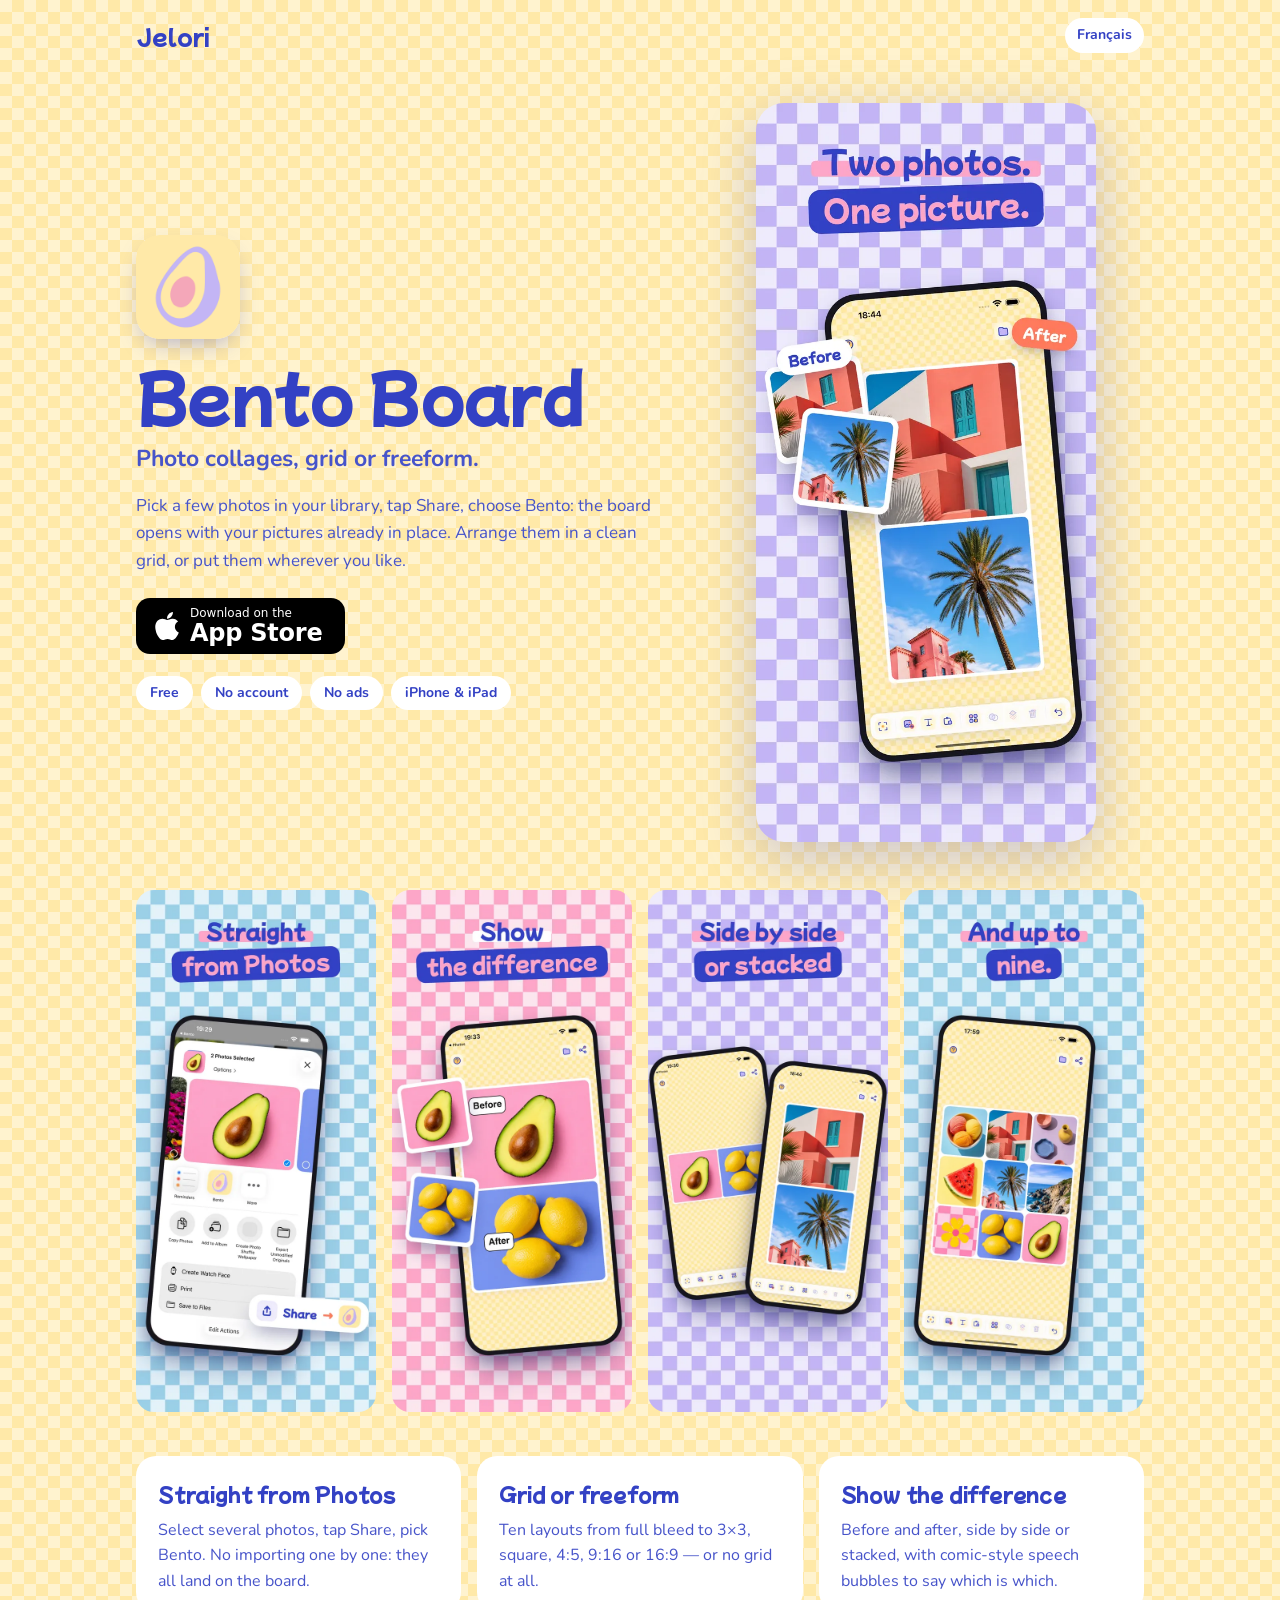
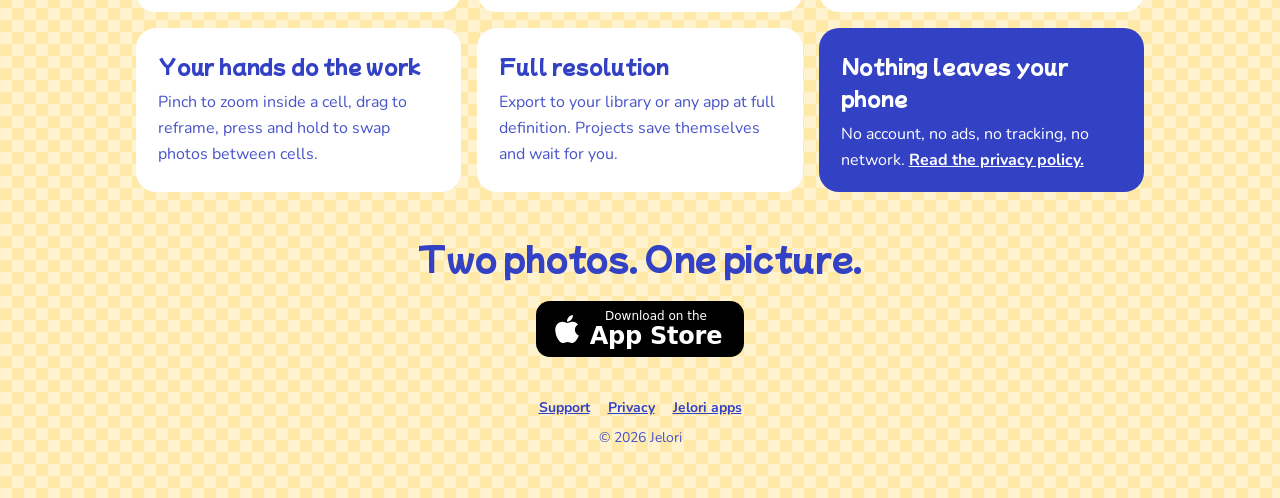
==== bento/index.html @ 4d52194d "jelori.app: Jelori home, Bento Board landing, EN/FR support and privacy The old privacy.html address" ====
<!doctype html>
<html lang="en">
<head>
<meta charset="utf-8">
<meta name="viewport" content="width=device-width, initial-scale=1">
<title>Bento Board — photo collage app for iPhone and iPad</title>
<meta name="description" content="Make photo collages on iPhone and iPad: a clean grid or freeform, before/after comparisons, speech bubbles. Share photos straight from the Photos app. No account, no ads, nothing leaves your phone.">
<link rel="canonical" href="https://jelori.app/bento/">
<link rel="alternate" hreflang="en" href="https://jelori.app/bento/">
<link rel="alternate" hreflang="fr" href="https://jelori.app/fr/bento/">
<link rel="alternate" hreflang="x-default" href="https://jelori.app/bento/">
<meta name="apple-itunes-app" content="app-id=6813168098">
<meta property="og:type" content="website">
<meta property="og:site_name" content="Jelori">
<meta property="og:title" content="Bento Board — photo collages, grid or freeform">
<meta property="og:description" content="Two photos, one picture. Make collages and before/after comparisons on iPhone and iPad.">
<meta property="og:url" content="https://jelori.app/bento/">
<meta property="og:image" content="https://jelori.app/assets/og-bento.jpg">
<meta property="og:locale" content="en_GB">
<meta property="og:locale:alternate" content="fr_FR">
<meta name="twitter:card" content="summary_large_image">
<link rel="icon" href="../favicon.png">
<link rel="apple-touch-icon" href="../apple-touch-icon.png">
<link rel="preconnect" href="https://fonts.googleapis.com">
<link rel="preconnect" href="https://fonts.gstatic.com" crossorigin>
<link rel="stylesheet" href="https://fonts.googleapis.com/css2?family=Mochiy+Pop+One&family=Nunito:wght@400;600;700;800&display=swap">
<link rel="stylesheet" href="../assets/site.css">
<script type="application/ld+json">
{
  "@context": "https://schema.org",
  "@type": "MobileApplication",
  "name": "Bento Board",
  "operatingSystem": "iOS, iPadOS",
  "applicationCategory": "PhotographyApplication",
  "description": "Photo collage app: grid or freeform layouts, before/after comparisons, speech bubbles. No account, no ads, no data collected.",
  "url": "https://jelori.app/bento/",
  "image": "https://jelori.app/assets/bento-icon.png",
  "installUrl": "https://apps.apple.com/app/id6813168098",
  "offers": { "@type": "Offer", "price": "0", "priceCurrency": "EUR" },
  "author": { "@type": "Organization", "name": "Jelori", "url": "https://jelori.app/" }
}
</script>
</head>
<body>
<header class="top">
  <a class="brand" href="../">Jelori</a>
  <a class="lang" href="../fr/bento/" hreflang="fr" lang="fr">Français</a>
</header>

<main>
  <section class="hero">
    <div>
      <img class="hero-icon" src="../assets/bento-icon.png" alt="Bento Board icon" width="104" height="104">
      <h1>Bento Board</h1>
      <p class="tagline">Photo collages, grid or freeform.</p>
      <p>Pick a few photos in your library, tap Share, choose Bento: the board opens with your pictures already in place. Arrange them in a clean grid, or put them wherever you like.</p>
      <a class="badge" href="https://apps.apple.com/app/id6813168098"><svg viewBox="0 0 384 512" aria-hidden="true"><path fill="currentColor" d="M318.7 268.7c-.2-36.7 16.4-64.4 50-84.8-18.8-26.9-47.2-41.7-84.7-44.6-35.5-2.8-74.3 20.7-88.5 20.7-15 0-49.4-19.7-76.4-19.7C63.3 141.2 4 184.8 4 273.5q0 39.3 14.4 81.2c12.8 36.7 59 126.7 107.2 125.2 25.2-.6 43-17.9 75.8-17.9 31.8 0 48.3 17.9 76.4 17.9 48.6-.7 90.4-82.5 102.6-119.3-65.2-30.7-61.7-90-61.7-91.9zm-56.6-164.2c27.3-32.4 24.8-61.9 24-72.5-24.1 1.4-52 16.4-67.9 34.9-17.5 19.8-27.8 44.3-25.6 71.9 26.1 2 49.9-11.4 69.5-34.3z"/></svg><span><small>Download on the</small>App Store</span></a>
      <ul class="facts">
        <li>Free</li><li>No account</li><li>No ads</li><li>iPhone &amp; iPad</li>
      </ul>
    </div>
    <img class="hero-shot" src="../assets/shots/01-two-photos.webp" alt="Two photos stacked into one picture in Bento Board" width="600" height="1304">
  </section>

  <section class="shots" aria-label="Screenshots">
    <img src="../assets/shots/02-straight-from-photos.webp" alt="Sharing two photos from the Photos app to Bento" width="600" height="1304" loading="lazy">
    <img src="../assets/shots/03-show-the-difference.webp" alt="Before and after comparison with speech bubbles" width="600" height="1304" loading="lazy">
    <img src="../assets/shots/04-side-by-side-or-stacked.webp" alt="Two photos side by side" width="600" height="1304" loading="lazy">
    <img src="../assets/shots/05-up-to-nine.webp" alt="A 3×3 mosaic of nine photos" width="600" height="1304" loading="lazy">
  </section>

  <section class="features">
    <div class="card">
      <h2>Straight from Photos</h2>
      <p>Select several photos, tap Share, pick Bento. No importing one by one: they all land on the board.</p>
    </div>
    <div class="card">
      <h2>Grid or freeform</h2>
      <p>Ten layouts from full bleed to 3×3, square, 4:5, 9:16 or 16:9 — or no grid at all.</p>
    </div>
    <div class="card">
      <h2>Show the difference</h2>
      <p>Before and after, side by side or stacked, with comic-style speech bubbles to say which is which.</p>
    </div>
    <div class="card">
      <h2>Your hands do the work</h2>
      <p>Pinch to zoom inside a cell, drag to reframe, press and hold to swap photos between cells.</p>
    </div>
    <div class="card">
      <h2>Full resolution</h2>
      <p>Export to your library or any app at full definition. Projects save themselves and wait for you.</p>
    </div>
    <div class="card alt">
      <h2>Nothing leaves your phone</h2>
      <p>No account, no ads, no tracking, no network. <a href="privacy/">Read the privacy policy.</a></p>
    </div>
  </section>

  <section class="cta">
    <h2>Two photos. One picture.</h2>
    <a class="badge" href="https://apps.apple.com/app/id6813168098"><svg viewBox="0 0 384 512" aria-hidden="true"><path fill="currentColor" d="M318.7 268.7c-.2-36.7 16.4-64.4 50-84.8-18.8-26.9-47.2-41.7-84.7-44.6-35.5-2.8-74.3 20.7-88.5 20.7-15 0-49.4-19.7-76.4-19.7C63.3 141.2 4 184.8 4 273.5q0 39.3 14.4 81.2c12.8 36.7 59 126.7 107.2 125.2 25.2-.6 43-17.9 75.8-17.9 31.8 0 48.3 17.9 76.4 17.9 48.6-.7 90.4-82.5 102.6-119.3-65.2-30.7-61.7-90-61.7-91.9zm-56.6-164.2c27.3-32.4 24.8-61.9 24-72.5-24.1 1.4-52 16.4-67.9 34.9-17.5 19.8-27.8 44.3-25.6 71.9 26.1 2 49.9-11.4 69.5-34.3z"/></svg><span><small>Download on the</small>App Store</span></a>
  </section>
</main>

<footer class="foot">
  <nav>
    <a href="support/">Support</a>
    <a href="privacy/">Privacy</a>
    <a href="../">Jelori apps</a>
  </nav>
  © 2026 Jelori
</footer>
</body>
</html>
---- assets/site.css ----
/* Jelori — une feuille pour tout le site. Les couleurs sont celles de
   src/theme/brand.ts ; le damier jaune est celui de Bento. */
:root {
  --electric: #3341c4;
  --coral: #ff7a5c;
  --amber: #ffc24e;
  --pale-yellow: #ffe9a8;
  --cream: #fff3cf;
  --lavender: #c3b5f5;
  --lavender-pale: #eeeafc;
  --pink: #f4a7b9;
  --paper: #ffffff;
  --ink: #3341c4;
  --muted: #4754ca;
}
* { box-sizing: border-box; }
html { -webkit-text-size-adjust: 100%; }
body {
  margin: 0;
  color: var(--ink);
  background-color: var(--cream);
  background-image:
    conic-gradient(var(--pale-yellow) 0 25%, var(--cream) 0 50%,
                   var(--pale-yellow) 0 75%, var(--cream) 0);
  background-size: 24px 24px;
  font-family: Nunito, system-ui, -apple-system, sans-serif;
  line-height: 1.6;
}
body.studio { background-image: none; background-color: var(--lavender-pale); }
h1, h2, .brand { font-family: "Mochiy Pop One", Nunito, system-ui, sans-serif; font-weight: 400; letter-spacing: -0.01em; }
a { color: var(--electric); font-weight: 700; }
img { max-width: 100%; height: auto; display: block; }

/* En-tête et pied communs */
.top {
  max-width: 1040px; margin: 0 auto; padding: 18px 16px;
  display: flex; align-items: center; justify-content: space-between; gap: 12px;
}
.brand { font-size: 22px; text-decoration: none; color: var(--ink); }
.lang { font-size: 14px; text-decoration: none; padding: 6px 12px; border-radius: 999px; background: var(--paper); }
footer.foot {
  max-width: 1040px; margin: 0 auto; padding: 32px 16px 48px;
  text-align: center; font-size: 14px; color: var(--muted);
}
footer.foot nav { display: flex; flex-wrap: wrap; justify-content: center; gap: 6px 18px; margin-bottom: 8px; }

/* Les pages de texte : assistance, confidentialité */
.sheet {
  max-width: 680px; margin: 16px auto 0; background: var(--paper);
  border-radius: 24px; padding: 36px 28px;
  box-shadow: 0 12px 32px -8px color-mix(in srgb, var(--electric) 26%, transparent);
}
.sheet h1 { font-size: clamp(26px, 5.4vw, 34px); line-height: 1.25; margin: 0 0 6px; }
.sheet h2 { font-family: Nunito, system-ui, sans-serif; font-weight: 800; font-size: 18px; margin: 30px 0 8px; }
.sheet p, .sheet li { color: var(--muted); }
.sheet ul { padding-left: 20px; }
.lede, .date { margin: 0 0 28px; color: var(--muted); }
.date { font-size: 14px; }
.callout {
  background: var(--lavender-pale); border-radius: 14px; padding: 18px 20px;
  margin: 24px 0; font-weight: 600; color: var(--ink);
}
.mail {
  display: inline-block; margin-top: 8px; padding: 12px 20px; border-radius: 999px;
  background: var(--coral); color: #fff; text-decoration: none; font-weight: 800;
}

/* La page d'une app */
.hero {
  max-width: 1040px; margin: 0 auto; padding: 32px 16px 16px;
  display: grid; grid-template-columns: 1.1fr 0.9fr; gap: 40px; align-items: center;
}
.hero-icon { width: 104px; height: 104px; border-radius: 24px; box-shadow: 0 10px 24px -8px color-mix(in srgb, var(--electric) 40%, transparent); }
.hero h1 { font-size: clamp(38px, 7vw, 64px); line-height: 1.1; margin: 20px 0 12px; }
.hero .tagline { font-size: clamp(19px, 2.6vw, 23px); font-weight: 700; margin: 0 0 14px; }
.hero p { color: var(--muted); font-size: 17px; margin: 0 0 24px; }
.badge {
  display: inline-flex; align-items: center; gap: 10px; height: 56px; padding: 0 22px 0 18px;
  border-radius: 14px; background: #000; color: #fff; text-decoration: none;
  font-family: -apple-system, system-ui, sans-serif; font-weight: 600; font-size: 24px; line-height: 1;
}
.badge svg { width: 26px; height: 32px; }
.badge span { display: flex; flex-direction: column; gap: 2px; letter-spacing: -0.01em; }
.badge small { font-size: 12px; font-weight: 500; letter-spacing: 0; }
.facts { display: flex; flex-wrap: wrap; gap: 8px; margin: 22px 0 0; padding: 0; list-style: none; }
.facts li { background: var(--paper); border-radius: 999px; padding: 6px 14px; font-size: 14px; font-weight: 700; }
.hero-shot { justify-self: center; max-width: 340px; filter: drop-shadow(0 18px 30px color-mix(in srgb, var(--electric) 25%, transparent)); border-radius: 28px; }

.shots {
  max-width: 1040px; margin: 24px auto 0; padding: 8px 16px 20px;
  display: grid; grid-auto-flow: column; grid-auto-columns: minmax(200px, 1fr);
  gap: 16px; overflow-x: auto; scroll-snap-type: x mandatory;
}
.shots img { border-radius: 18px; scroll-snap-align: start; }

.features {
  max-width: 1040px; margin: 24px auto 0; padding: 0 16px;
  display: grid; grid-template-columns: repeat(3, 1fr); gap: 16px;
}
.card { background: var(--paper); border-radius: 20px; padding: 22px 22px 18px; }
.card h2 { font-size: 20px; margin: 0 0 8px; }
.card p { margin: 0; color: var(--muted); }
.card.alt { background: var(--electric); color: #fff; }
.card.alt h2, .card.alt p, .card.alt a { color: #fff; }

.cta { text-align: center; padding: 40px 16px 8px; }
.cta h2 { font-size: clamp(24px, 4vw, 32px); margin: 0 0 18px; }

/* L'accueil Jelori */
.intro { max-width: 1040px; margin: 0 auto; padding: 48px 16px 24px; }
.intro h1 { font-size: clamp(40px, 8vw, 72px); margin: 0 0 10px; line-height: 1.1; }
.intro p { font-size: 19px; color: var(--muted); max-width: 560px; margin: 0; }
.apps { max-width: 1040px; margin: 0 auto; padding: 16px; display: grid; grid-template-columns: repeat(auto-fill, minmax(280px, 1fr)); gap: 18px; }
.app {
  display: flex; gap: 18px; align-items: center; background: var(--paper);
  border-radius: 24px; padding: 20px; text-decoration: none; color: var(--ink);
  box-shadow: 0 10px 28px -12px color-mix(in srgb, var(--electric) 35%, transparent);
  transition: transform .15s ease;
}
.app:hover { transform: translateY(-2px); }
.app img { width: 76px; height: 76px; border-radius: 18px; flex: none; }
.app strong { font-family: "Mochiy Pop One", Nunito, sans-serif; font-weight: 400; font-size: 20px; display: block; }
.app span { color: var(--muted); font-weight: 600; font-size: 15px; }
.app.soon { background: transparent; box-shadow: none; border: 2px dashed var(--lavender); color: var(--muted); justify-content: center; min-height: 116px; }

@media (max-width: 760px) {
  .hero { grid-template-columns: 1fr; gap: 24px; text-align: center; }
  .hero-icon { margin: 0 auto; }
  .facts { justify-content: center; }
  .hero-shot { max-width: 260px; }
  .features { grid-template-columns: 1fr; }
  .sheet { padding: 28px 20px; }
}
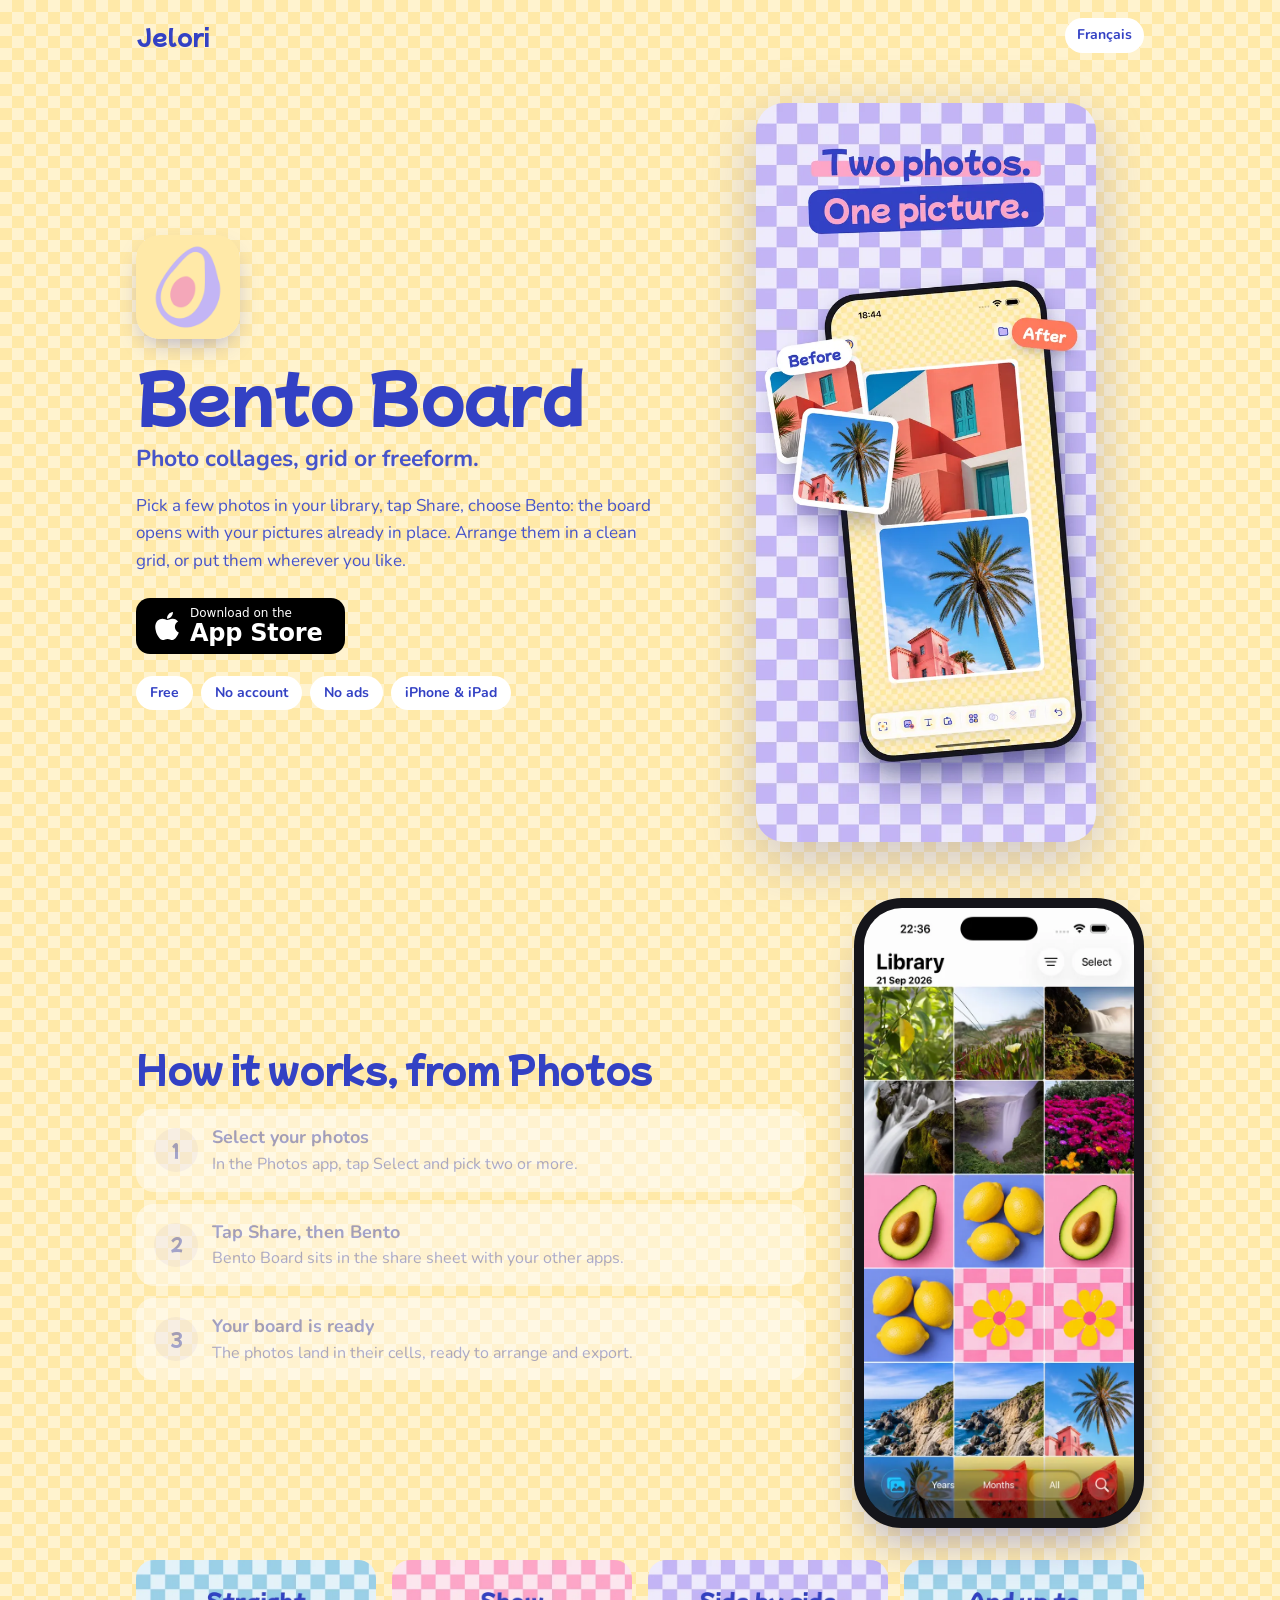
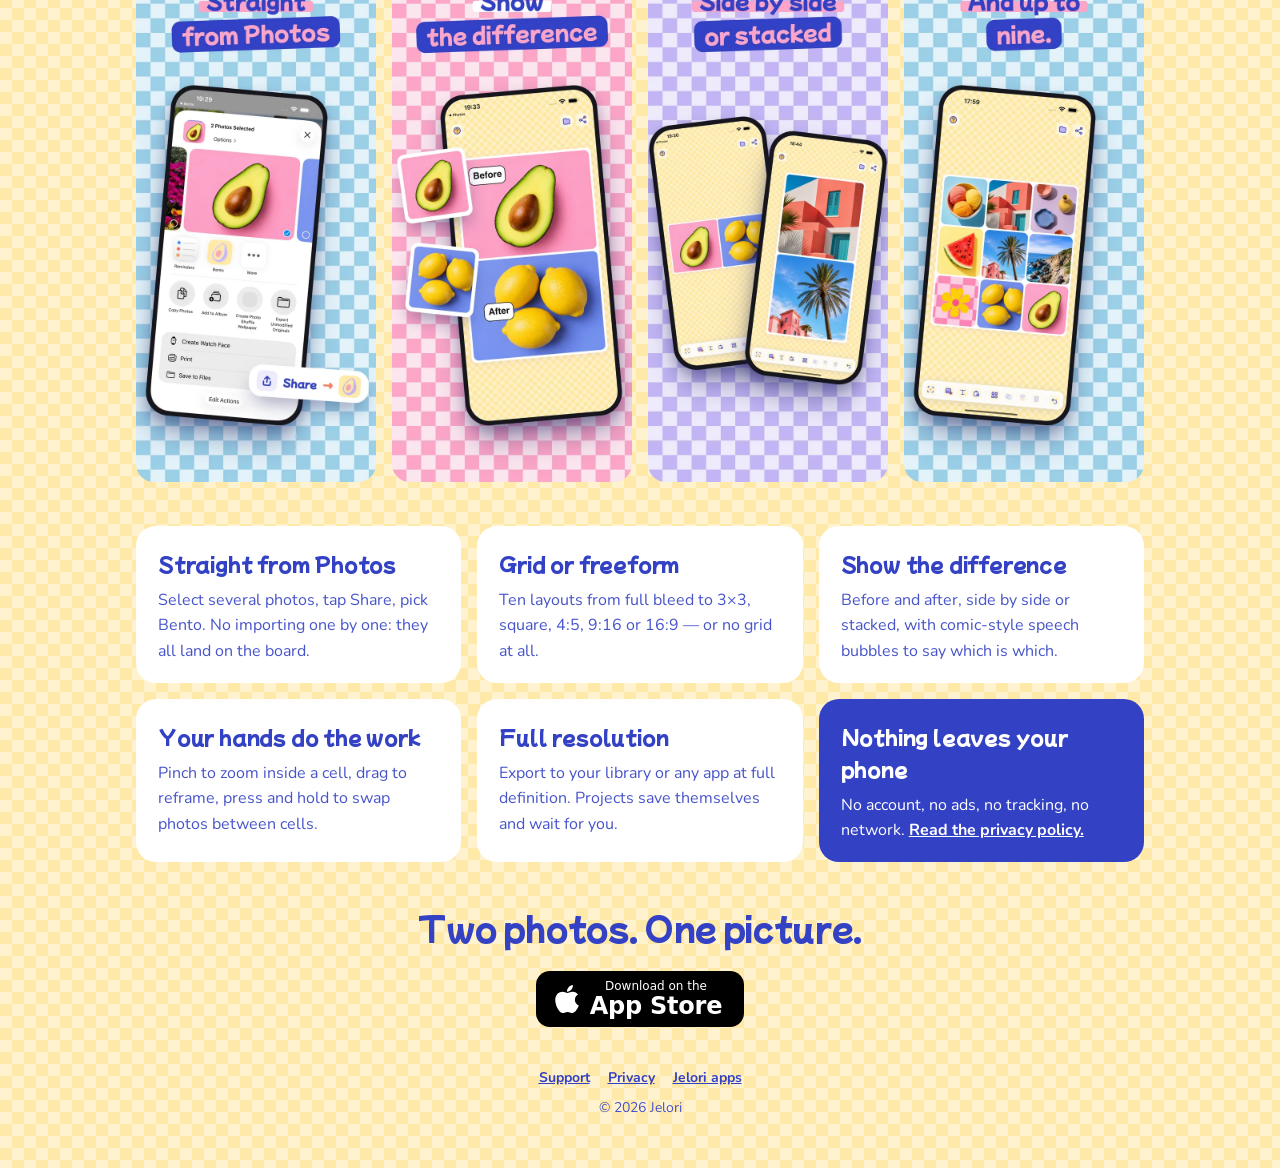
==== commit 3a7bedef: "Show how sharing from Photos works on the Bento landing Co-Authored-By: Claude Opus 5.5 <noreply@ant" ====
--- a/bento/index.html
+++ b/bento/index.html
@@ -62,6 +62,27 @@
     <img class="hero-shot" src="../assets/shots/01-two-photos.webp" alt="Two photos stacked into one picture in Bento Board" width="600" height="1304">
   </section>
 
+  <section class="flow">
+    <div>
+      <h2>How it works, from Photos</h2>
+      <ol>
+        <li><div><strong>Select your photos</strong><span>In the Photos app, tap Select and pick two or more.</span></div></li>
+        <li><div><strong>Tap Share, then Bento</strong><span>Bento Board sits in the share sheet with your other apps.</span></div></li>
+        <li><div><strong>Your board is ready</strong><span>The photos land in their cells, ready to arrange and export.</span></div></li>
+      </ol>
+    </div>
+    <div class="phone" role="img" aria-label="Animation: in Photos, two photos are selected, Share is tapped, then Bento; the board opens with both photos in place.">
+      <img class="screen" src="../assets/flow/library.webp" alt="">
+      <span class="check a"></span>
+      <span class="check b"></span>
+      <img class="screen share" src="../assets/flow/share.webp" alt="">
+      <img class="screen board" src="../assets/flow/board.webp" alt="">
+      <img class="cell a" src="../assets/flow/lemons.webp" alt="">
+      <img class="cell b" src="../assets/flow/avocado.webp" alt="">
+      <span class="finger"></span>
+    </div>
+  </section>
+
   <section class="shots" aria-label="Screenshots">
     <img src="../assets/shots/02-straight-from-photos.webp" alt="Sharing two photos from the Photos app to Bento" width="600" height="1304" loading="lazy">
     <img src="../assets/shots/03-show-the-difference.webp" alt="Before and after comparison with speech bubbles" width="600" height="1304" loading="lazy">
--- a/assets/site.css
+++ b/assets/site.css
@@ -106,6 +106,84 @@
 .cta { text-align: center; padding: 40px 16px 8px; }
 .cta h2 { font-size: clamp(24px, 4vw, 32px); margin: 0 0 18px; }
 
+/* L'animation « depuis Photos » : un cycle de 11 s, toutes les pistes
+   synchronisées sur la même durée. Écrans = vraies captures ; la sélection, le
+   doigt et les photos qui tombent dans la planche sont posés par-dessus. */
+.flow {
+  max-width: 1040px; margin: 40px auto 0; padding: 0 16px;
+  display: grid; grid-template-columns: 1fr auto; gap: 48px; align-items: center;
+}
+.flow h2 { font-size: clamp(26px, 4vw, 36px); line-height: 1.2; margin: 0 0 20px; }
+.flow ol { list-style: none; margin: 0; padding: 0; display: grid; gap: 12px; counter-reset: step; }
+.flow li {
+  counter-increment: step; display: grid; grid-template-columns: 44px 1fr; gap: 14px; align-items: center;
+  background: var(--paper); border-radius: 18px; padding: 14px 18px; opacity: .45;
+  animation: 11s infinite both;
+}
+.flow li::before {
+  content: counter(step); display: grid; place-items: center; width: 44px; height: 44px; border-radius: 50%;
+  background: var(--lavender-pale); font-family: "Mochiy Pop One", sans-serif; font-size: 18px;
+}
+.flow li strong { display: block; font-size: 18px; }
+.flow li span { color: var(--muted); }
+.flow li:nth-child(1) { animation-name: step1; }
+.flow li:nth-child(2) { animation-name: step2; }
+.flow li:nth-child(3) { animation-name: step3; }
+@keyframes step1 { 0%, 29% { opacity: 1; transform: none; } 32%, 100% { opacity: .45; } }
+@keyframes step2 { 0%, 29% { opacity: .45; } 32%, 49% { opacity: 1; } 52%, 100% { opacity: .45; } }
+@keyframes step3 { 0%, 49% { opacity: .45; } 52%, 93% { opacity: 1; } 98%, 100% { opacity: .45; } }
+
+.phone {
+  position: relative; width: 290px; aspect-ratio: 1320 / 2868; overflow: hidden;
+  border: 10px solid #15151a; border-radius: 48px; background: #000;
+  box-shadow: 0 24px 48px -16px color-mix(in srgb, var(--electric) 45%, transparent);
+}
+.phone > * { position: absolute; animation: 11s infinite both; }
+.phone .screen { inset: 0; width: 100%; height: 100%; }
+.phone .share { animation-name: share; }
+.phone .board { animation-name: board; }
+.phone .cell { left: 14.47%; width: 71.06%; height: 33.12%; border-radius: 4px; object-fit: cover; }
+.phone .cell.a { top: 16.49%; animation-name: drop-a; }
+.phone .cell.b { top: 50.38%; animation-name: drop-b; }
+.phone .check {
+  width: 7%; aspect-ratio: 1; top: 54.6%; border-radius: 50%;
+  background: #0a84ff; border: 2px solid #fff; display: grid; place-items: center;
+}
+.phone .check::after { content: ""; width: 35%; height: 18%; border: solid #fff; border-width: 0 0 2px 2px; transform: translateY(-20%) rotate(-45deg); }
+.phone .check.a { left: 25%; animation-name: check-a; }
+.phone .check.b { left: 58.3%; animation-name: check-b; }
+.phone .finger {
+  width: 15%; aspect-ratio: 1; border-radius: 50%; translate: -50% -50%;
+  background: rgb(255 255 255 / .55); border: 2px solid rgb(255 255 255 / .9);
+  box-shadow: 0 2px 12px rgb(0 0 0 / .25); animation-name: finger;
+}
+@keyframes share { 0%, 31% { transform: translateY(100%); opacity: 1; } 35.5%, 93% { transform: none; opacity: 1; } 98% { transform: none; opacity: 0; } 99%, 100% { transform: translateY(100%); opacity: 0; } }
+@keyframes board { 0%, 51% { opacity: 0; } 54.5%, 93% { opacity: 1; } 98%, 100% { opacity: 0; } }
+@keyframes drop-a { 0%, 57% { opacity: 0; transform: scale(.6) translateY(-20%); } 60.5% { opacity: 1; transform: scale(1.03); } 62%, 93% { opacity: 1; transform: none; } 98%, 100% { opacity: 0; } }
+@keyframes drop-b { 0%, 62% { opacity: 0; transform: scale(.6) translateY(-20%); } 65.5% { opacity: 1; transform: scale(1.03); } 67%, 93% { opacity: 1; transform: none; } 98%, 100% { opacity: 0; } }
+@keyframes check-a { 0%, 12% { opacity: 0; transform: scale(.4); } 14%, 50% { opacity: 1; transform: none; } 51%, 100% { opacity: 0; } }
+@keyframes check-b { 0%, 23% { opacity: 0; transform: scale(.4); } 25%, 50% { opacity: 1; transform: none; } 51%, 100% { opacity: 0; } }
+@keyframes finger {
+  0%, 5% { left: 16.5%; top: 51%; opacity: 0; transform: none; }
+  8% { left: 16.5%; top: 51%; opacity: 1; transform: none; }
+  11% { left: 16.5%; top: 51%; transform: scale(.75); }
+  13% { left: 16.5%; top: 51%; transform: none; }
+  19% { left: 50%; top: 51%; transform: none; }
+  22% { left: 50%; top: 51%; transform: scale(.75); }
+  24% { left: 50%; top: 51%; opacity: 1; transform: none; }
+  28%, 38% { left: 50%; top: 51%; opacity: 0; }
+  39% { left: 38.3%; top: 49.6%; opacity: 0; }
+  42% { left: 38.3%; top: 49.6%; opacity: 1; transform: none; }
+  45.5% { left: 38.3%; top: 49.6%; transform: scale(.75); }
+  47% { left: 38.3%; top: 49.6%; opacity: 1; transform: none; }
+  50%, 100% { left: 38.3%; top: 49.6%; opacity: 0; }
+}
+@media (prefers-reduced-motion: reduce) {
+  .flow li, .phone > * { animation: none; }
+  .flow li { opacity: 1; }
+  .phone .finger, .phone .check { display: none; }
+}
+
 /* L'accueil Jelori */
 .intro { max-width: 1040px; margin: 0 auto; padding: 48px 16px 24px; }
 .intro h1 { font-size: clamp(40px, 8vw, 72px); margin: 0 0 10px; line-height: 1.1; }
@@ -129,5 +207,13 @@
   .facts { justify-content: center; }
   .hero-shot { max-width: 260px; }
   .features { grid-template-columns: 1fr; }
+  .flow { grid-template-columns: 1fr; gap: 24px; justify-items: center; }
+  .flow h2 { text-align: center; margin-bottom: 14px; }
+  /* Étapes et téléphone doivent tenir ensemble dans l'écran. */
+  .flow ol { gap: 8px; }
+  .flow li { padding: 8px 14px; grid-template-columns: 36px 1fr; }
+  .flow li::before { width: 36px; height: 36px; font-size: 16px; }
+  .flow li span { display: none; }
+  .phone { width: 220px; border-width: 8px; border-radius: 38px; }
   .sheet { padding: 28px 20px; }
 }
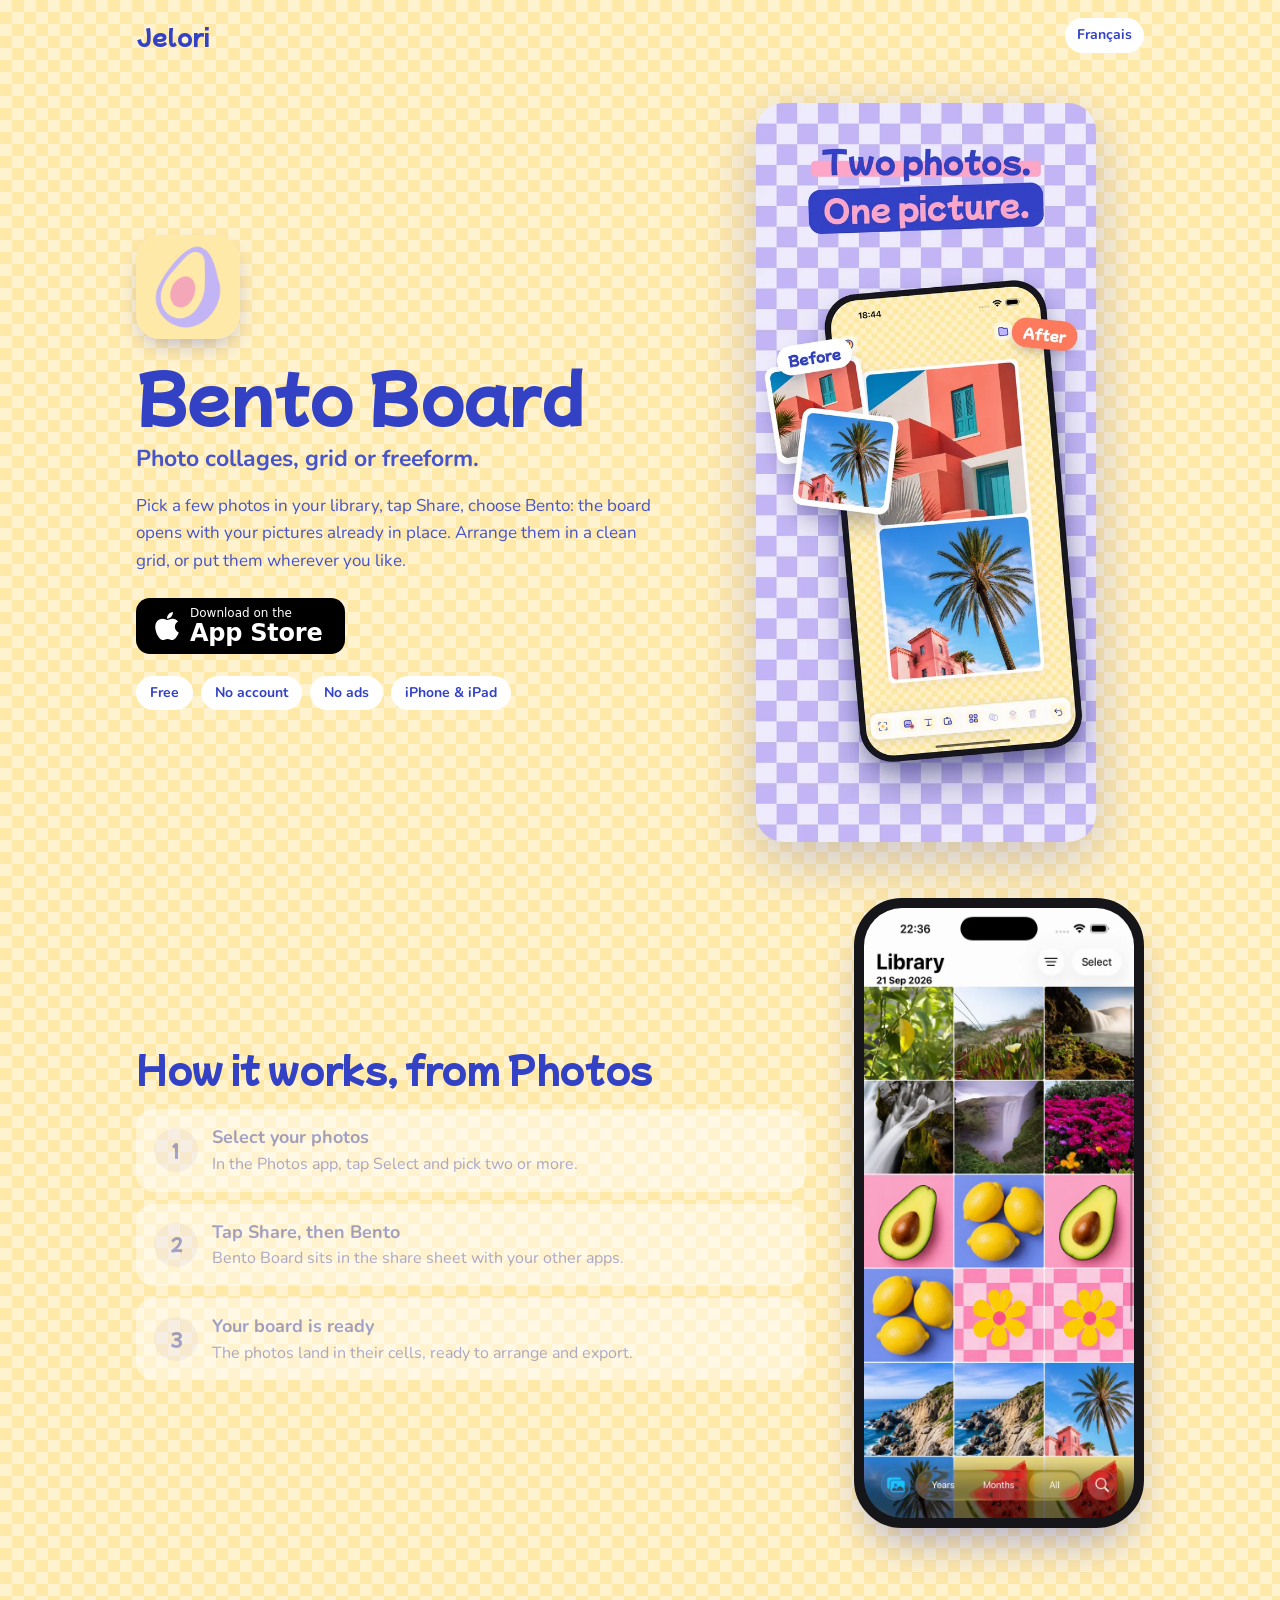
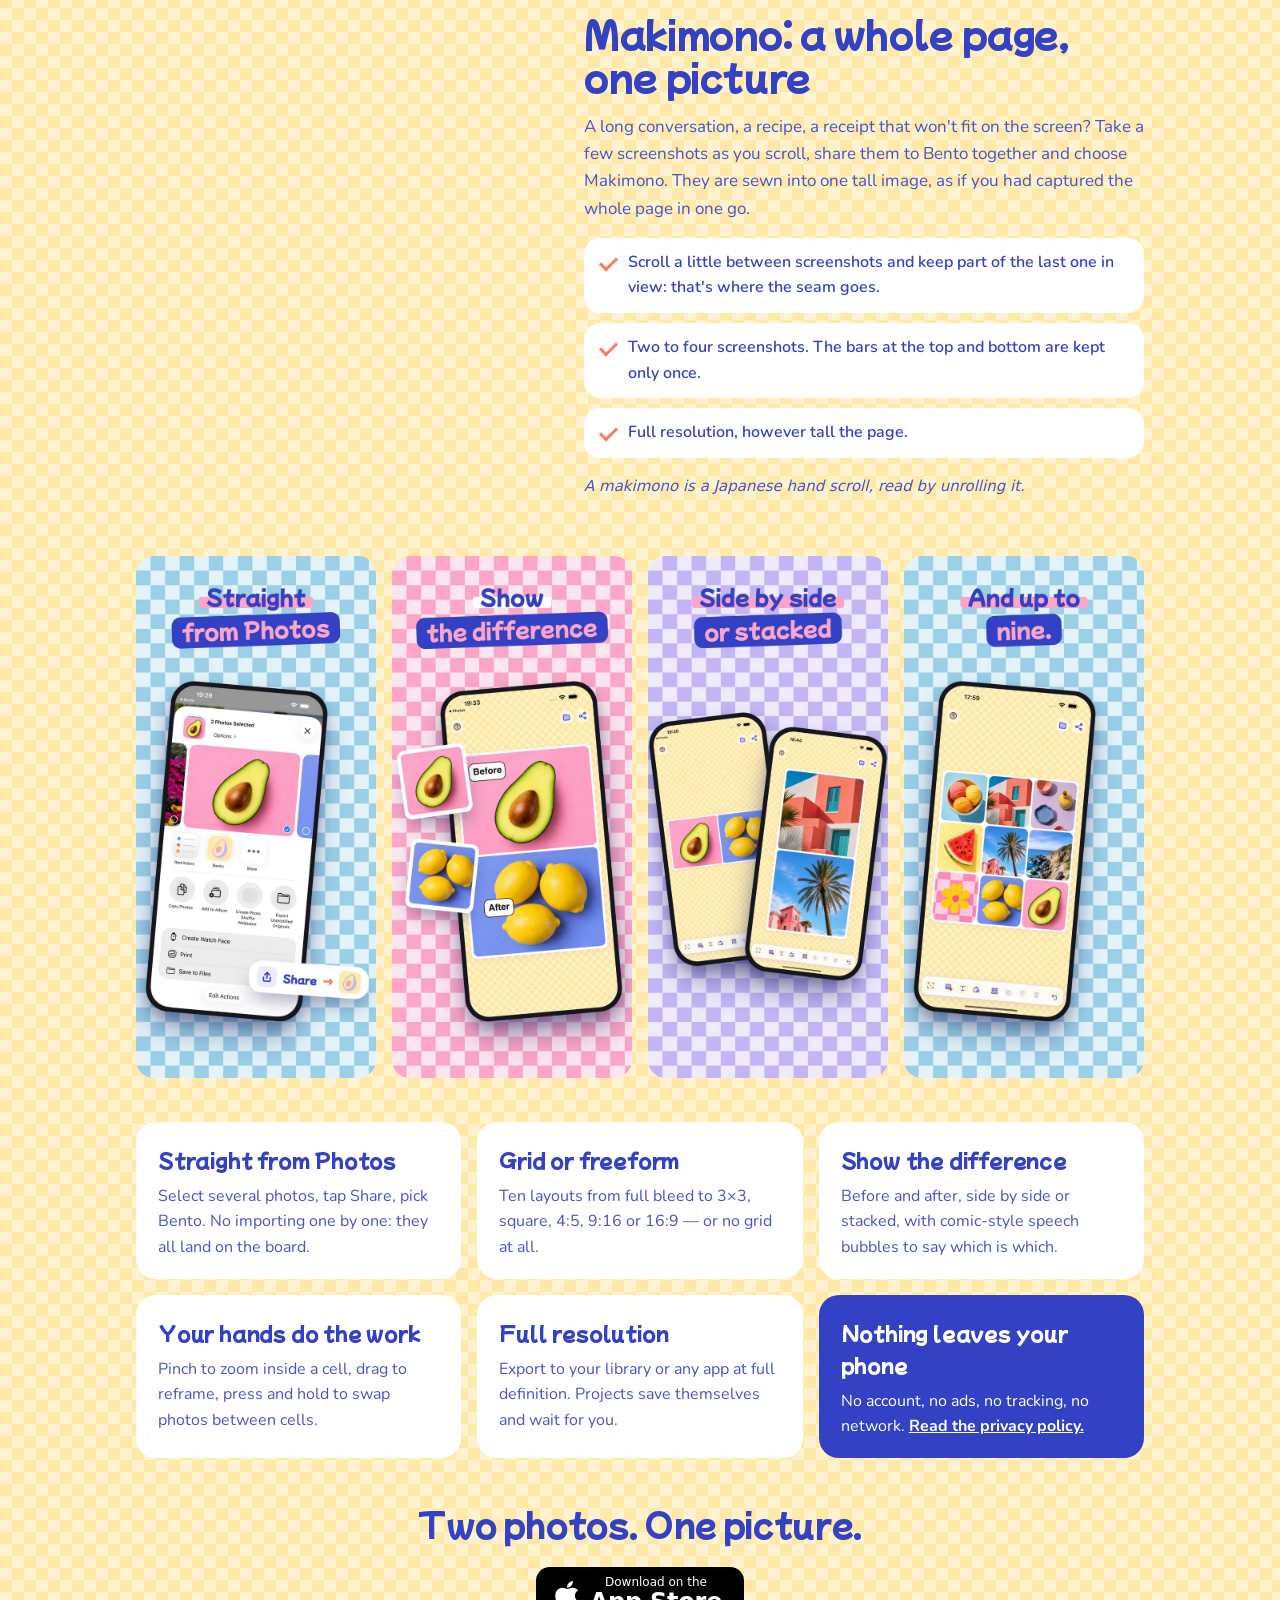
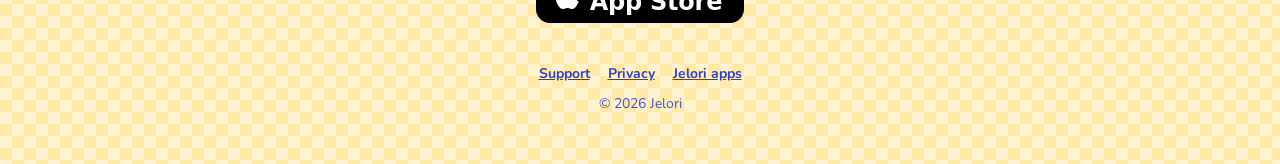
==== commit cce9d7e6: "Tell the Makimono story on the Bento landing A new section, in English and French, explains how a fe" ====
--- a/bento/index.html
+++ b/bento/index.html
@@ -4,7 +4,7 @@
 <meta charset="utf-8">
 <meta name="viewport" content="width=device-width, initial-scale=1">
 <title>Bento Board — photo collage app for iPhone and iPad</title>
-<meta name="description" content="Make photo collages on iPhone and iPad: a clean grid or freeform, before/after comparisons, speech bubbles. Share photos straight from the Photos app. No account, no ads, nothing leaves your phone.">
+<meta name="description" content="Make photo collages on iPhone and iPad: a clean grid or freeform, before/after comparisons, speech bubbles, screenshots sewn into one long image. Share photos straight from the Photos app. No account, no ads, nothing leaves your phone.">
 <link rel="canonical" href="https://jelori.app/bento/">
 <link rel="alternate" hreflang="en" href="https://jelori.app/bento/">
 <link rel="alternate" hreflang="fr" href="https://jelori.app/fr/bento/">
@@ -83,6 +83,26 @@
     </div>
   </section>
 
+  <section class="makimono">
+    <div>
+      <h2>Makimono: a whole page, one picture</h2>
+      <p>A long conversation, a recipe, a receipt that won't fit on the screen? Take a few screenshots as you scroll, share them to Bento together and choose Makimono. They are sewn into one tall image, as if you had captured the whole page in one go.</p>
+      <ul>
+        <li>Scroll a little between screenshots and keep part of the last one in view: that's where the seam goes.</li>
+        <li>Two to four screenshots. The bars at the top and bottom are kept only once.</li>
+        <li>Full resolution, however tall the page.</li>
+      </ul>
+      <p class="note">A makimono is a Japanese hand scroll, read by unrolling it.</p>
+    </div>
+    <div class="scroll" role="img" aria-label="Animation: three screenshots of the same page, taken while scrolling, slide together and are sewn into one tall image.">
+      <div class="shot a"><div class="page"><i class="t"></i><i class="ph"></i><i class="l"></i><i class="l"></i><i class="l s"></i><i class="h"></i><i class="li"></i><i class="li"></i><i class="li"></i><i class="li"></i><i class="ph b"></i><i class="l"></i><i class="l"></i><i class="l s"></i><i class="h"></i><i class="l"></i><i class="l"></i><i class="l"></i><i class="btn"></i></div></div>
+      <div class="shot b"><div class="page"><i class="t"></i><i class="ph"></i><i class="l"></i><i class="l"></i><i class="l s"></i><i class="h"></i><i class="li"></i><i class="li"></i><i class="li"></i><i class="li"></i><i class="ph b"></i><i class="l"></i><i class="l"></i><i class="l s"></i><i class="h"></i><i class="l"></i><i class="l"></i><i class="l"></i><i class="btn"></i></div></div>
+      <div class="shot c"><div class="page"><i class="t"></i><i class="ph"></i><i class="l"></i><i class="l"></i><i class="l s"></i><i class="h"></i><i class="li"></i><i class="li"></i><i class="li"></i><i class="li"></i><i class="ph b"></i><i class="l"></i><i class="l"></i><i class="l s"></i><i class="h"></i><i class="l"></i><i class="l"></i><i class="l"></i><i class="btn"></i></div></div>
+      <span class="seam a"></span>
+      <span class="seam b"></span>
+    </div>
+  </section>
+
   <section class="shots" aria-label="Screenshots">
     <img src="../assets/shots/02-straight-from-photos.webp" alt="Sharing two photos from the Photos app to Bento" width="600" height="1304" loading="lazy">
     <img src="../assets/shots/03-show-the-difference.webp" alt="Before and after comparison with speech bubbles" width="600" height="1304" loading="lazy">
--- a/assets/site.css
+++ b/assets/site.css
@@ -217,3 +217,98 @@
   .phone { width: 220px; border-width: 8px; border-radius: 38px; }
   .sheet { padding: 28px 20px; }
 }
+
+/* Le makimono : trois captures d'une même page, prises en la faisant défiler,
+   glissent l'une sur l'autre et n'en font plus qu'une. Un cycle de 9 s. Chaque
+   capture montre la même page décalée de 150 px ; empilées tous les 150 px,
+   leurs recouvrements tombent pile, et seules les barres en trop s'effacent. */
+.makimono {
+  max-width: 1040px; margin: 56px auto 0; padding: 0 16px;
+  display: grid; grid-template-columns: auto 1fr; gap: 56px; align-items: center;
+}
+.makimono h2 { font-size: clamp(26px, 4vw, 36px); line-height: 1.2; margin: 0 0 16px; }
+.makimono p { color: var(--muted); font-size: 17px; margin: 0 0 16px; }
+.makimono ul { list-style: none; margin: 0 0 16px; padding: 0; display: grid; gap: 10px; }
+.makimono li { background: var(--paper); border-radius: 16px; padding: 12px 16px 12px 44px; position: relative; font-weight: 600; }
+.makimono li::before {
+  content: ""; position: absolute; left: 16px; top: 19px; width: 14px; height: 7px;
+  border: solid var(--coral); border-width: 0 0 3px 3px; transform: rotate(-45deg);
+}
+.makimono .note { font-size: 15px; font-style: italic; margin: 0; }
+
+.scroll {
+  order: -1; position: relative; width: 392px; height: 540px;
+  filter: drop-shadow(0 14px 22px color-mix(in srgb, var(--electric) 30%, transparent));
+}
+.scroll > * { position: absolute; animation: 9s infinite both; }
+.scroll .shot { left: 136px; width: 120px; height: 240px; overflow: hidden; background: var(--paper); border-radius: 14px; }
+.scroll .shot.a { top: 0; animation-name: shot-a; }
+.scroll .shot.b { top: 150px; animation-name: shot-b; }
+.scroll .shot.c { top: 300px; animation-name: shot-c; }
+/* Les barres de l'écran : celle du haut avec l'heure, celle du bas avec ses onglets. */
+.shot::before, .shot::after { content: ""; position: absolute; left: 0; right: 0; z-index: 1; background-color: rgb(255 255 255 / .92); background-repeat: no-repeat; }
+.shot::before { top: 0; height: 15px; background-image: linear-gradient(var(--ink), var(--ink)); background-size: 16px 4px; background-position: 12px 6px; }
+.shot::after {
+  bottom: 0; height: 20px; border-top: 1px solid var(--lavender-pale);
+  background-image: radial-gradient(circle, var(--electric) 3px, transparent 3.5px), radial-gradient(circle, var(--lavender) 3px, transparent 3.5px), radial-gradient(circle, var(--lavender) 3px, transparent 3.5px);
+  background-size: 8px 8px; background-position: 26px 6px, 56px 6px, 86px 6px;
+}
+.shot.b::before, .shot.c::before { animation: 9s infinite both bar-off; }
+
+.shot .page { position: absolute; left: 0; right: 0; top: 0; height: 540px; padding: 24px 10px 0; display: flex; flex-direction: column; gap: 6px; }
+.shot.b .page { top: -150px; }
+.shot.c .page { top: -300px; }
+.page i { display: block; flex: none; height: 5px; border-radius: 3px; background: var(--lavender); }
+.page .t { height: 9px; width: 64%; background: var(--ink); margin-bottom: 4px; }
+.page .h { height: 7px; width: 46%; background: var(--coral); margin-top: 10px; }
+.page .s { width: 52%; }
+.page .ph {
+  height: 70px; border-radius: 8px; margin: 2px 0 6px;
+  background: radial-gradient(circle at 34% 58%, var(--amber) 0 15px, transparent 16px), radial-gradient(circle at 66% 44%, #f6d23c 0 12px, transparent 13px), var(--pale-yellow);
+}
+.page .ph.b {
+  margin-top: 10px;
+  background: radial-gradient(circle at 60% 55%, var(--coral) 0 17px, transparent 18px), linear-gradient(160deg, var(--pink), var(--lavender));
+}
+.page .li { height: 14px; background: radial-gradient(circle at 6px 7px, var(--amber) 0 5px, transparent 5.5px) no-repeat, linear-gradient(var(--lavender-pale), var(--lavender-pale)) 18px 4px / 70% 6px no-repeat; margin: 3px 0; }
+.page .btn { height: 16px; width: 60%; align-self: center; border-radius: 99px; background: var(--coral); margin-top: 14px; }
+
+/* La couture, en pointillé, au milieu de chaque recouvrement. */
+.scroll .seam { left: 130px; width: 132px; height: 0; border-top: 2px dashed var(--coral); z-index: 2; animation-name: seam; }
+.scroll .seam.a { top: 195px; }
+.scroll .seam.b { top: 345px; }
+
+@keyframes shot-a {
+  0%, 3% { opacity: 0; transform: translate(-136px, 150px) scale(.9); }
+  7%, 34% { opacity: 1; transform: translate(-136px, 150px); border-radius: 14px; }
+  50%, 90% { opacity: 1; transform: none; border-radius: 14px 14px 0 0; }
+  96%, 100% { opacity: 0; transform: none; border-radius: 14px 14px 0 0; }
+}
+@keyframes shot-b {
+  0%, 11% { opacity: 0; transform: scale(.9); }
+  15%, 34% { opacity: 1; transform: none; border-radius: 14px; }
+  50%, 90% { opacity: 1; transform: none; border-radius: 0; }
+  96%, 100% { opacity: 0; transform: none; border-radius: 0; }
+}
+@keyframes shot-c {
+  0%, 19% { opacity: 0; transform: translate(136px, -150px) scale(.9); }
+  23%, 34% { opacity: 1; transform: translate(136px, -150px); border-radius: 14px; }
+  50%, 90% { opacity: 1; transform: none; border-radius: 0 0 14px 14px; }
+  96%, 100% { opacity: 0; transform: none; border-radius: 0 0 14px 14px; }
+}
+@keyframes bar-off { 0%, 42% { opacity: 1; } 48%, 100% { opacity: 0; } }
+@keyframes seam { 0%, 49% { opacity: 0; transform: scaleX(0); } 54% { opacity: 1; transform: none; } 70% { opacity: 1; } 78%, 100% { opacity: 0; } }
+
+@media (prefers-reduced-motion: reduce) {
+  .scroll > *, .shot::before { animation: none; }
+  .scroll .shot.a { border-radius: 14px 14px 0 0; }
+  .scroll .shot.b { border-radius: 0; }
+  .scroll .shot.c { border-radius: 0 0 14px 14px; }
+  .shot.b::before, .shot.c::before { opacity: 0; }
+  .scroll .seam { display: none; }
+}
+@media (max-width: 760px) {
+  .makimono { grid-template-columns: 1fr; gap: 24px; justify-items: center; }
+  .makimono h2 { text-align: center; }
+  .scroll { order: 0; zoom: .8; }
+}
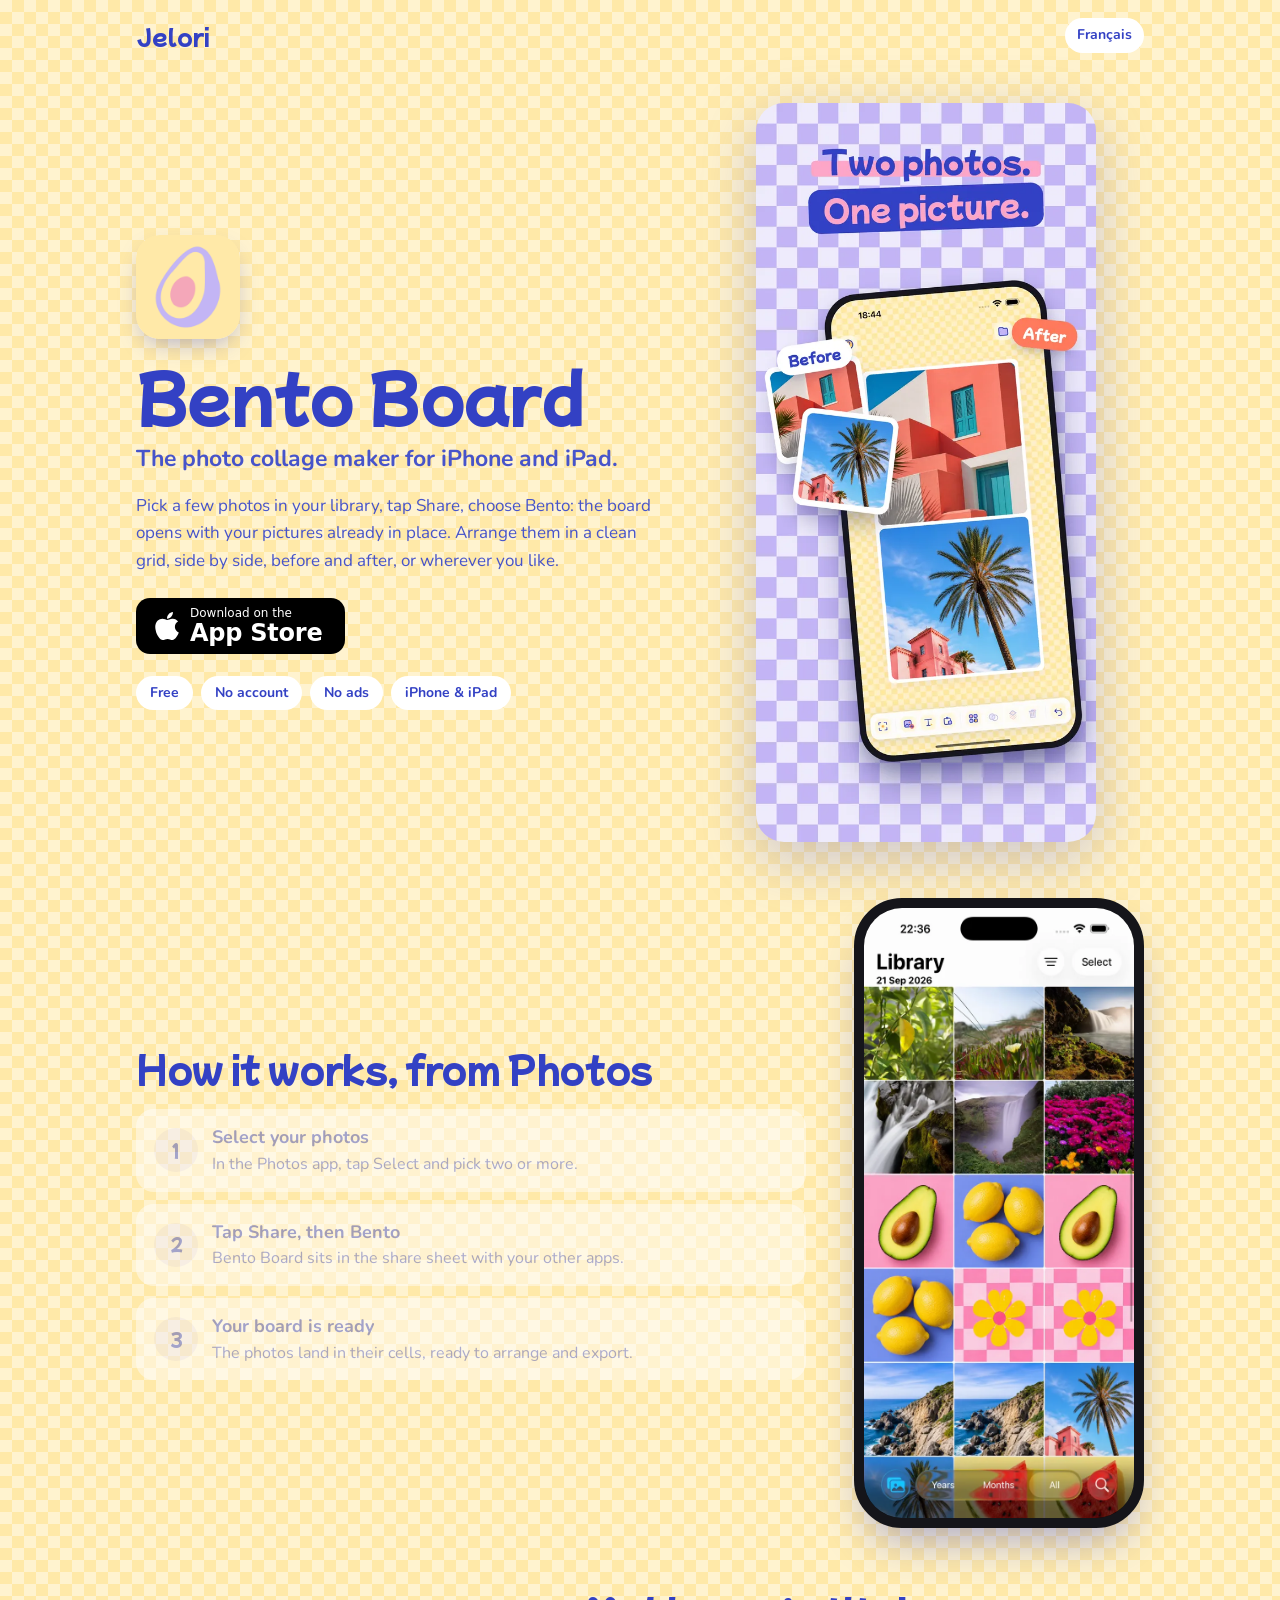
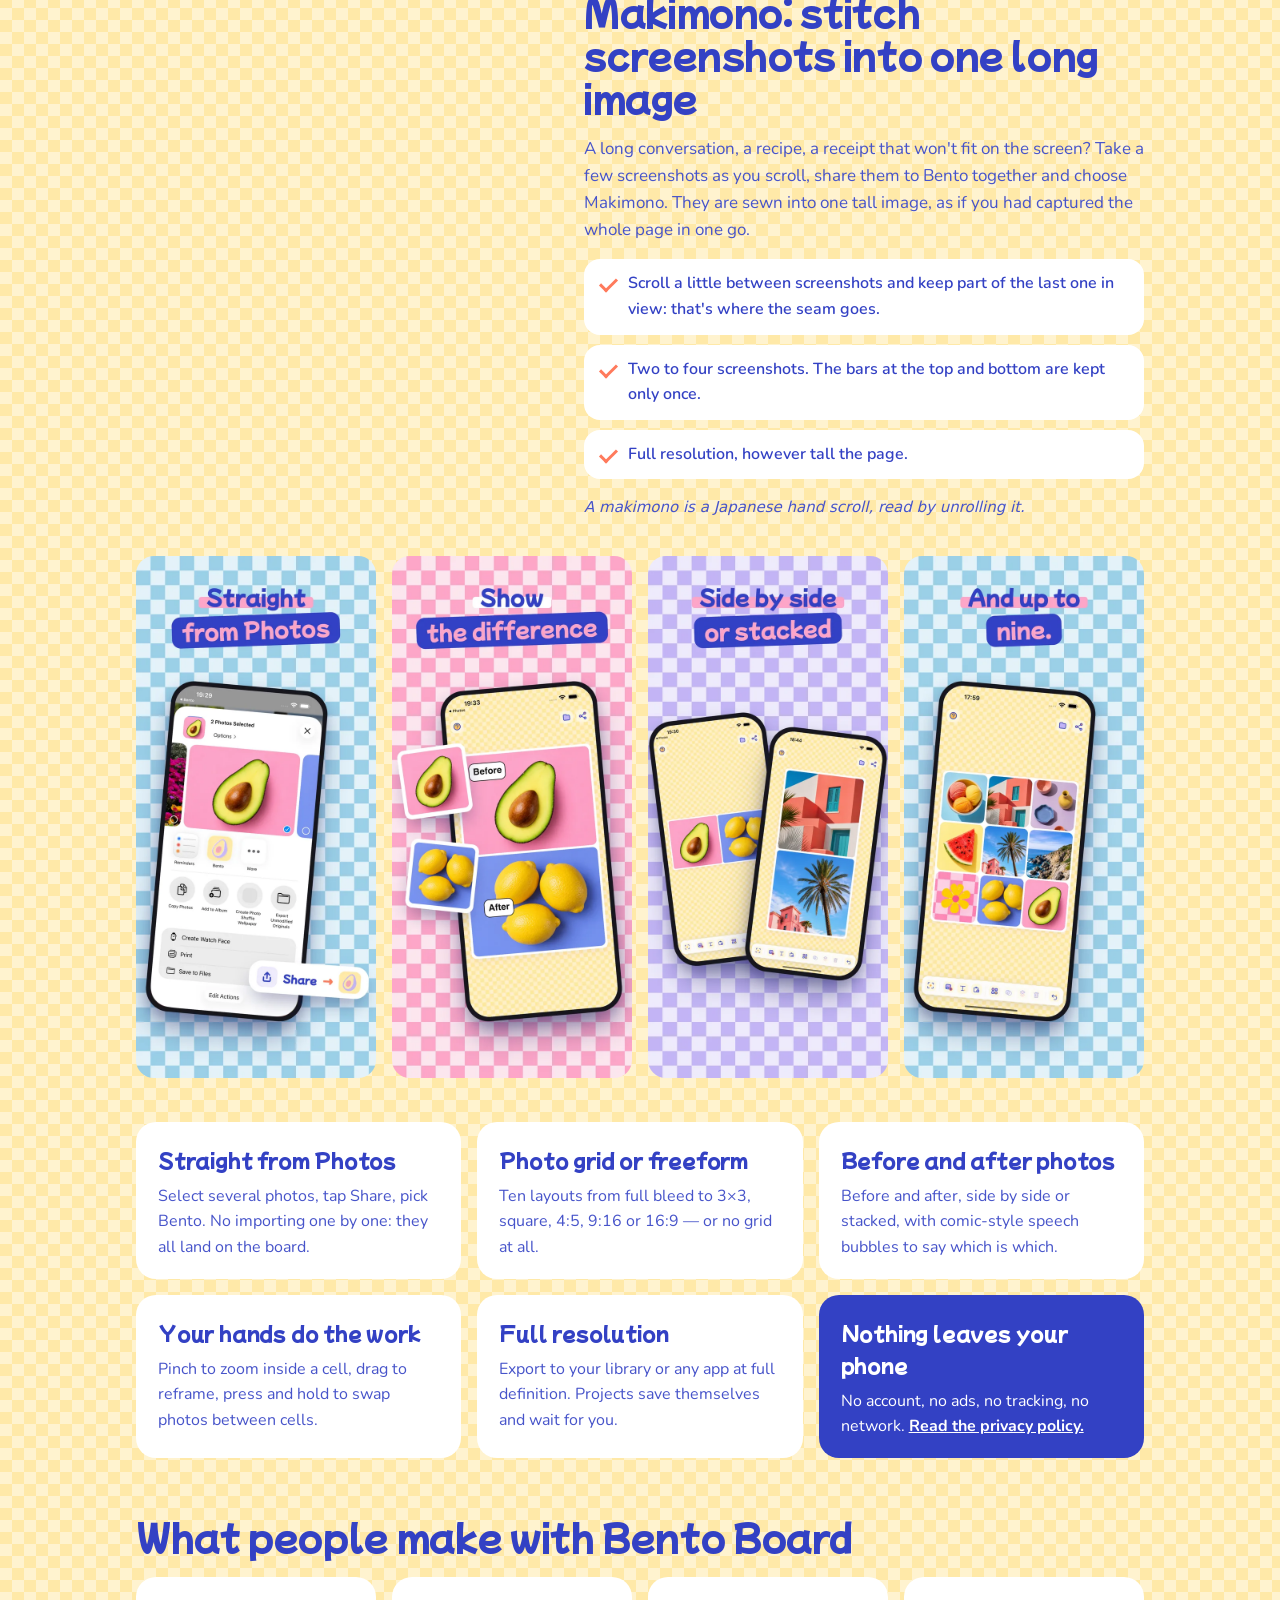
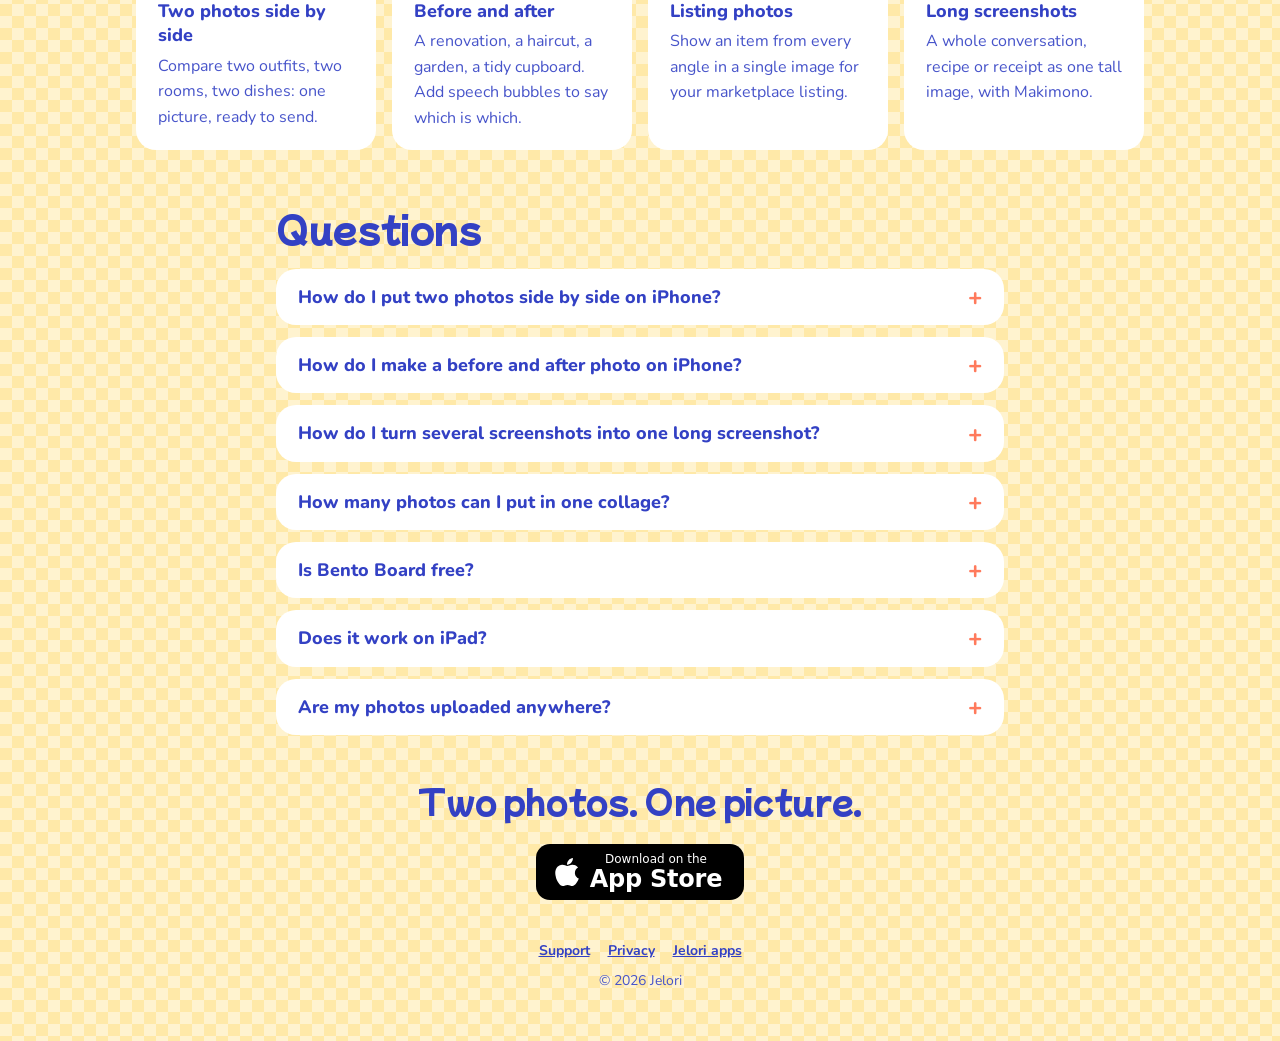
==== commit f7c2318e: "Target search keywords on the Bento landing Keyword-focused titles, descriptions and headings in Eng" ====
--- a/bento/index.html
+++ b/bento/index.html
@@ -3,8 +3,8 @@
 <head>
 <meta charset="utf-8">
 <meta name="viewport" content="width=device-width, initial-scale=1">
-<title>Bento Board — photo collage app for iPhone and iPad</title>
-<meta name="description" content="Make photo collages on iPhone and iPad: a clean grid or freeform, before/after comparisons, speech bubbles, screenshots sewn into one long image. Share photos straight from the Photos app. No account, no ads, nothing leaves your phone.">
+<title>Bento Board — Photo Collage &amp; Before/After Maker for iPhone</title>
+<meta name="description" content="Free photo collage app for iPhone and iPad: put photos side by side, make before and after pictures, stitch screenshots into one long image. No account, no ads.">
 <link rel="canonical" href="https://jelori.app/bento/">
 <link rel="alternate" hreflang="en" href="https://jelori.app/bento/">
 <link rel="alternate" hreflang="fr" href="https://jelori.app/fr/bento/">
@@ -16,6 +16,9 @@
 <meta property="og:description" content="Two photos, one picture. Make collages and before/after comparisons on iPhone and iPad.">
 <meta property="og:url" content="https://jelori.app/bento/">
 <meta property="og:image" content="https://jelori.app/assets/og-bento.jpg">
+<meta property="og:image:width" content="1200">
+<meta property="og:image:height" content="630">
+<meta property="og:image:alt" content="Bento Board, the photo collage app for iPhone and iPad">
 <meta property="og:locale" content="en_GB">
 <meta property="og:locale:alternate" content="fr_FR">
 <meta name="twitter:card" content="summary_large_image">
@@ -35,9 +38,77 @@
   "description": "Photo collage app: grid or freeform layouts, before/after comparisons, speech bubbles. No account, no ads, no data collected.",
   "url": "https://jelori.app/bento/",
   "image": "https://jelori.app/assets/bento-icon.png",
+  "screenshot": ["https://jelori.app/assets/shots/01-two-photos.webp", "https://jelori.app/assets/shots/02-straight-from-photos.webp", "https://jelori.app/assets/shots/03-show-the-difference.webp", "https://jelori.app/assets/shots/04-side-by-side-or-stacked.webp", "https://jelori.app/assets/shots/05-up-to-nine.webp"],
+  "featureList": ["Photo collages in a grid or freeform", "Two photos side by side or stacked", "Before and after comparisons with speech bubbles", "Up to nine photos (3×3)", "Stitch screenshots into one long image", "Full-resolution export"],
+  "sameAs": "https://apps.apple.com/app/id6813168098",
   "installUrl": "https://apps.apple.com/app/id6813168098",
   "offers": { "@type": "Offer", "price": "0", "priceCurrency": "EUR" },
   "author": { "@type": "Organization", "name": "Jelori", "url": "https://jelori.app/" }
+}
+</script>
+<script type="application/ld+json">
+{
+  "@context": "https://schema.org",
+  "@type": "FAQPage",
+  "inLanguage": "en",
+  "mainEntity": [
+    {
+      "@type": "Question",
+      "name": "How do I put two photos side by side on iPhone?",
+      "acceptedAnswer": {
+        "@type": "Answer",
+        "text": "In the Photos app, select the two photos, tap Share, then Bento. Pick the side-by-side layout and export the result to your library or any app."
+      }
+    },
+    {
+      "@type": "Question",
+      "name": "How do I make a before and after photo on iPhone?",
+      "acceptedAnswer": {
+        "@type": "Answer",
+        "text": "Share the before and after photos to Bento from the Photos app, choose side by side or stacked, and add speech bubbles to label them. Export at full resolution."
+      }
+    },
+    {
+      "@type": "Question",
+      "name": "How do I turn several screenshots into one long screenshot?",
+      "acceptedAnswer": {
+        "@type": "Answer",
+        "text": "Take two to four screenshots while scrolling, keeping part of the previous one on screen. Share them together to Bento and choose Makimono: they are stitched into one tall image."
+      }
+    },
+    {
+      "@type": "Question",
+      "name": "How many photos can I put in one collage?",
+      "acceptedAnswer": {
+        "@type": "Answer",
+        "text": "Grid layouts go up to nine photos (3×3), in square, 4:5, 9:16 or 16:9. Freeform lets you place photos wherever you like."
+      }
+    },
+    {
+      "@type": "Question",
+      "name": "Is Bento Board free?",
+      "acceptedAnswer": {
+        "@type": "Answer",
+        "text": "Yes. Bento Board is free on the App Store, with no account and no ads."
+      }
+    },
+    {
+      "@type": "Question",
+      "name": "Does it work on iPad?",
+      "acceptedAnswer": {
+        "@type": "Answer",
+        "text": "Yes, Bento Board works on iPhone and iPad."
+      }
+    },
+    {
+      "@type": "Question",
+      "name": "Are my photos uploaded anywhere?",
+      "acceptedAnswer": {
+        "@type": "Answer",
+        "text": "No. Bento Board has no network connection: your photos and projects stay on your device."
+      }
+    }
+  ]
 }
 </script>
 </head>
@@ -52,8 +123,8 @@
     <div>
       <img class="hero-icon" src="../assets/bento-icon.png" alt="Bento Board icon" width="104" height="104">
       <h1>Bento Board</h1>
-      <p class="tagline">Photo collages, grid or freeform.</p>
-      <p>Pick a few photos in your library, tap Share, choose Bento: the board opens with your pictures already in place. Arrange them in a clean grid, or put them wherever you like.</p>
+      <p class="tagline">The photo collage maker for iPhone and iPad.</p>
+      <p>Pick a few photos in your library, tap Share, choose Bento: the board opens with your pictures already in place. Arrange them in a clean grid, side by side, before and after, or wherever you like.</p>
       <a class="badge" href="https://apps.apple.com/app/id6813168098"><svg viewBox="0 0 384 512" aria-hidden="true"><path fill="currentColor" d="M318.7 268.7c-.2-36.7 16.4-64.4 50-84.8-18.8-26.9-47.2-41.7-84.7-44.6-35.5-2.8-74.3 20.7-88.5 20.7-15 0-49.4-19.7-76.4-19.7C63.3 141.2 4 184.8 4 273.5q0 39.3 14.4 81.2c12.8 36.7 59 126.7 107.2 125.2 25.2-.6 43-17.9 75.8-17.9 31.8 0 48.3 17.9 76.4 17.9 48.6-.7 90.4-82.5 102.6-119.3-65.2-30.7-61.7-90-61.7-91.9zm-56.6-164.2c27.3-32.4 24.8-61.9 24-72.5-24.1 1.4-52 16.4-67.9 34.9-17.5 19.8-27.8 44.3-25.6 71.9 26.1 2 49.9-11.4 69.5-34.3z"/></svg><span><small>Download on the</small>App Store</span></a>
       <ul class="facts">
         <li>Free</li><li>No account</li><li>No ads</li><li>iPhone &amp; iPad</li>
@@ -85,7 +156,7 @@
 
   <section class="makimono">
     <div>
-      <h2>Makimono: a whole page, one picture</h2>
+      <h2>Makimono: stitch screenshots into one long image</h2>
       <p>A long conversation, a recipe, a receipt that won't fit on the screen? Take a few screenshots as you scroll, share them to Bento together and choose Makimono. They are sewn into one tall image, as if you had captured the whole page in one go.</p>
       <ul>
         <li>Scroll a little between screenshots and keep part of the last one in view: that's where the seam goes.</li>
@@ -116,11 +187,11 @@
       <p>Select several photos, tap Share, pick Bento. No importing one by one: they all land on the board.</p>
     </div>
     <div class="card">
-      <h2>Grid or freeform</h2>
+      <h2>Photo grid or freeform</h2>
       <p>Ten layouts from full bleed to 3×3, square, 4:5, 9:16 or 16:9 — or no grid at all.</p>
     </div>
     <div class="card">
-      <h2>Show the difference</h2>
+      <h2>Before and after photos</h2>
       <p>Before and after, side by side or stacked, with comic-style speech bubbles to say which is which.</p>
     </div>
     <div class="card">
@@ -135,6 +206,27 @@
       <h2>Nothing leaves your phone</h2>
       <p>No account, no ads, no tracking, no network. <a href="privacy/">Read the privacy policy.</a></p>
     </div>
+  </section>
+
+  <section class="uses">
+    <h2>What people make with Bento Board</h2>
+    <ul>
+    <li class="card"><h3>Two photos side by side</h3><p>Compare two outfits, two rooms, two dishes: one picture, ready to send.</p></li>
+    <li class="card"><h3>Before and after</h3><p>A renovation, a haircut, a garden, a tidy cupboard. Add speech bubbles to say which is which.</p></li>
+    <li class="card"><h3>Listing photos</h3><p>Show an item from every angle in a single image for your marketplace listing.</p></li>
+    <li class="card"><h3>Long screenshots</h3><p>A whole conversation, recipe or receipt as one tall image, with Makimono.</p></li>
+    </ul>
+  </section>
+
+  <section class="faq">
+    <h2>Questions</h2>
+    <details class="card"><summary><h3>How do I put two photos side by side on iPhone?</h3></summary><p>In the Photos app, select the two photos, tap Share, then Bento. Pick the side-by-side layout and export the result to your library or any app.</p></details>
+    <details class="card"><summary><h3>How do I make a before and after photo on iPhone?</h3></summary><p>Share the before and after photos to Bento from the Photos app, choose side by side or stacked, and add speech bubbles to label them. Export at full resolution.</p></details>
+    <details class="card"><summary><h3>How do I turn several screenshots into one long screenshot?</h3></summary><p>Take two to four screenshots while scrolling, keeping part of the previous one on screen. Share them together to Bento and choose Makimono: they are stitched into one tall image.</p></details>
+    <details class="card"><summary><h3>How many photos can I put in one collage?</h3></summary><p>Grid layouts go up to nine photos (3×3), in square, 4:5, 9:16 or 16:9. Freeform lets you place photos wherever you like.</p></details>
+    <details class="card"><summary><h3>Is Bento Board free?</h3></summary><p>Yes. Bento Board is free on the App Store, with no account and no ads.</p></details>
+    <details class="card"><summary><h3>Does it work on iPad?</h3></summary><p>Yes, Bento Board works on iPhone and iPad.</p></details>
+    <details class="card"><summary><h3>Are my photos uploaded anywhere?</h3></summary><p>No. Bento Board has no network connection: your photos and projects stay on your device.</p></details>
   </section>
 
   <section class="cta">
--- a/assets/site.css
+++ b/assets/site.css
@@ -312,3 +312,25 @@
   .makimono h2 { text-align: center; }
   .scroll { order: 0; zoom: .8; }
 }
+
+/* Usages et questions fréquentes : des cartes, comme les fonctionnalités. */
+.uses, .faq { max-width: 1040px; margin: 56px auto 0; padding: 0 16px; }
+.uses h2, .faq h2 { font-size: clamp(26px, 4vw, 36px); line-height: 1.2; margin: 0 0 20px; }
+.uses ul { list-style: none; margin: 0; padding: 0; display: grid; grid-template-columns: repeat(4, 1fr); gap: 16px; }
+.uses h3, .faq h3 { font-family: Nunito, system-ui, sans-serif; font-weight: 800; font-size: 18px; line-height: 1.35; margin: 0 0 6px; }
+.faq { max-width: 760px; display: grid; gap: 12px; }
+.faq h2 { margin-bottom: 8px; }
+.faq details { padding: 16px 22px; }
+.faq summary { cursor: pointer; list-style: none; display: flex; justify-content: space-between; gap: 16px; align-items: center; }
+.faq summary::-webkit-details-marker { display: none; }
+.faq summary::after { content: "+"; font-size: 24px; font-weight: 800; color: var(--coral); line-height: 1; }
+.faq details[open] summary::after { content: "–"; }
+.faq summary h3 { margin: 0; }
+.faq details p { margin: 10px 0 0; }
+@media (max-width: 760px) {
+  .uses ul { grid-template-columns: 1fr 1fr; }
+  .uses h2, .faq h2 { text-align: center; }
+}
+@media (max-width: 480px) {
+  .uses ul { grid-template-columns: 1fr; }
+}
